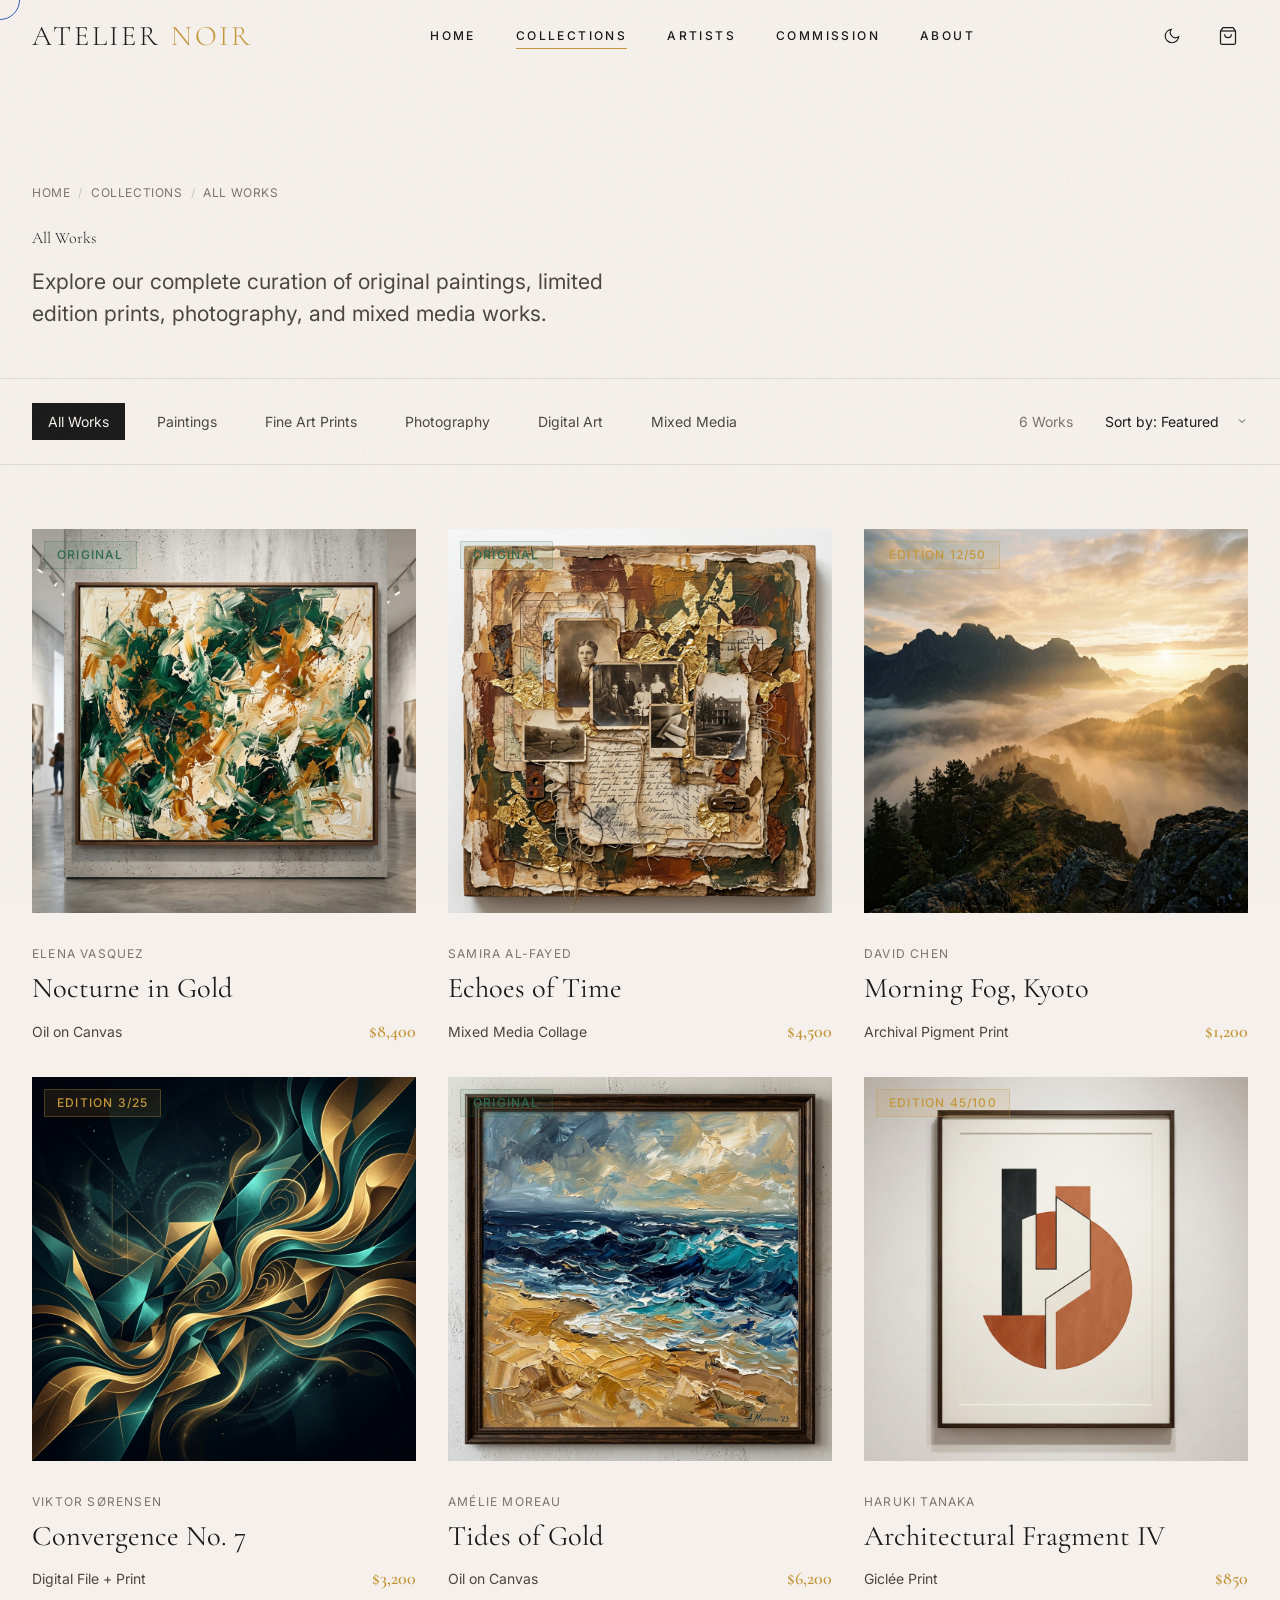
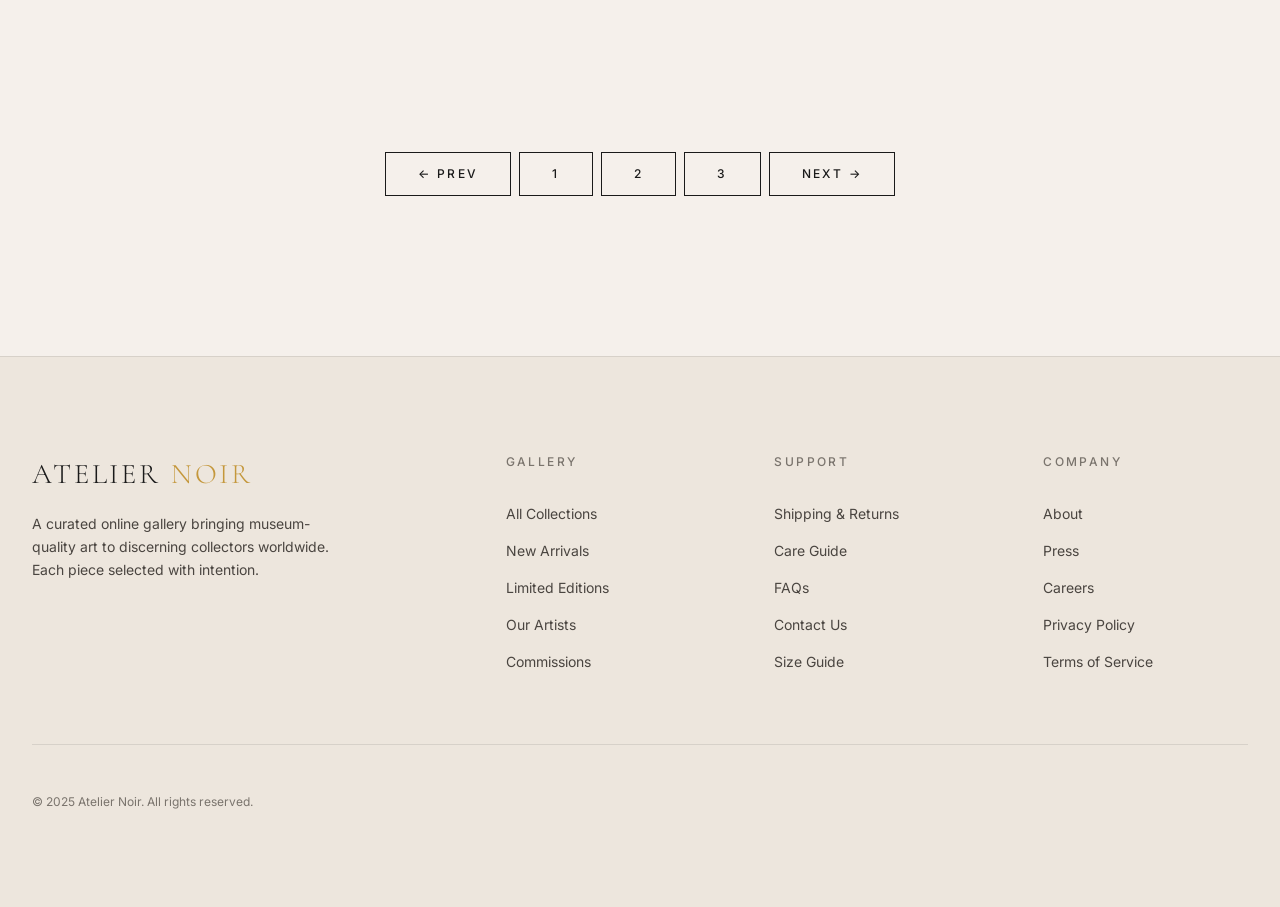
==== collection.html @ 031fc1d9 "Initial commit for Atelier Noir" ====
<!DOCTYPE html>
<html lang="en" data-theme="light">
<head>
  <meta charset="UTF-8">
  <meta name="viewport" content="width=device-width, initial-scale=1.0">
  <meta name="description" content="Explore the full collection of museum-quality fine art at Atelier Noir.">
  <title>Collection — Atelier Noir</title>

  <!-- Stylesheets -->
  <link rel="stylesheet" href="css/design-system.css">
  <link rel="stylesheet" href="css/animations.css">
  <link rel="stylesheet" href="css/components.css">
  <link rel="stylesheet" href="css/layout.css">
  <link rel="stylesheet" href="css/pages/collection.css">

  <!-- Favicon -->
  <link rel="icon" type="image/svg+xml" href="data:image/svg+xml,%3Csvg xmlns='http://www.w3.org/2000/svg' viewBox='0 0 32 32'%3E%3Ctext y='28' font-size='28'%3E🎨%3C/text%3E%3C/svg%3E">
</head>
<body>
  <!-- Film Grain Overlay -->
  <div class="grain-overlay" aria-hidden="true"></div>

  <!-- Custom Cursor -->
  <div class="cursor-follower" aria-hidden="true"></div>

  <!-- Navigation -->
  <nav class="nav" id="main-nav" aria-label="Main navigation">
    <div class="nav__inner">
      <a href="index.html" class="nav__logo" id="nav-logo">
        Atelier <span>Noir</span>
      </a>
      
      <div class="nav__links" id="nav-links">
        <a href="index.html" class="nav__link" id="nav-home">Home</a>
        <a href="collection.html" class="nav__link nav__link--active" id="nav-collections">Collections</a>
        <a href="artists.html" class="nav__link" id="nav-artists">Artists</a>
        <a href="commission.html" class="nav__link" id="nav-commission">Commission</a>
        <a href="about.html" class="nav__link" id="nav-about">About</a>
      </div>

      <div class="nav__actions">
        <button class="theme-toggle" id="theme-toggle" aria-label="Toggle theme">
          <svg viewBox="0 0 24 24" fill="none" stroke="currentColor" stroke-width="1.5">
            <path d="M21 12.79A9 9 0 1 1 11.21 3 7 7 0 0 0 21 12.79z"/>
          </svg>
        </button>

        <a href="cart.html" class="btn--icon cart-count" aria-label="Shopping cart">
          <svg width="20" height="20" viewBox="0 0 24 24" fill="none" stroke="currentColor" stroke-width="1.5">
            <path d="M6 2L3 6v14a2 2 0 0 0 2 2h14a2 2 0 0 0 2-2V6l-3-4z"/>
            <line x1="3" y1="6" x2="21" y2="6"/>
            <path d="M16 10a4 4 0 0 1-8 0"/>
          </svg>
          <span class="cart-count__badge" style="display:none">0</span>
        </a>

        <button class="nav__hamburger" aria-label="Toggle menu" aria-expanded="false">
          <span></span>
          <span></span>
          <span></span>
        </button>
      </div>
    </div>
  </nav>

  <!-- Mobile Navigation Overlay -->
  <div class="mobile-nav" aria-label="Mobile navigation">
    <a href="index.html" class="mobile-nav__link">Home</a>
    <a href="collection.html" class="mobile-nav__link">Collections</a>
    <a href="artists.html" class="mobile-nav__link">Artists</a>
    <a href="commission.html" class="mobile-nav__link">Commission</a>
    <a href="about.html" class="mobile-nav__link">About</a>
    <a href="cart.html" class="mobile-nav__link">Cart</a>
  </div>

  <div class="page">
    <main class="page__main">
      <!-- ===== COLLECTION HEADER ===== -->
      <header class="collection-header reveal">
        <div class="container">
          <div class="breadcrumbs">
            <a href="index.html">Home</a>
            <span class="breadcrumbs__sep">/</span>
            <span>Collections</span>
            <span class="breadcrumbs__sep">/</span>
            <span style="color: var(--color-text)">All Works</span>
          </div>
          <h1 class="collection-header__title">All Works</h1>
          <p class="collection-header__desc">
            Explore our complete curation of original paintings, limited edition prints, photography, and mixed media works.
          </p>
        </div>
      </header>

      <!-- ===== TOOLBAR ===== -->
      <div class="toolbar" id="gallery-toolbar">
        <div class="container" style="display: flex; flex-wrap: wrap; justify-content: space-between; align-items: center; width: 100%;">
          <div class="toolbar__filters">
            <button class="filter-btn active" data-filter="all">All Works</button>
            <button class="filter-btn" data-filter="painting">Paintings</button>
            <button class="filter-btn" data-filter="print">Fine Art Prints</button>
            <button class="filter-btn" data-filter="photography">Photography</button>
            <button class="filter-btn" data-filter="digital">Digital Art</button>
            <button class="filter-btn" data-filter="mixed-media">Mixed Media</button>
          </div>
          
          <div class="toolbar__meta">
            <span class="toolbar__count" id="item-count">6 Works</span>
            <div class="sort-wrap">
              <select class="sort-select" id="sort-select" aria-label="Sort artworks">
                <option value="featured">Sort by: Featured</option>
                <option value="newest">Newest Arrivals</option>
                <option value="price-asc">Price: Low to High</option>
                <option value="price-desc">Price: High to Low</option>
              </select>
              <svg class="sort-icon" width="12" height="12" viewBox="0 0 24 24" fill="none" stroke="currentColor" stroke-width="2">
                <path d="M6 9l6 6 6-6"/>
              </svg>
            </div>
          </div>
        </div>
      </div>

      <!-- ===== GALLERY GRID ===== -->
      <section class="gallery">
        <div class="container">
          <div class="gallery__grid reveal-stagger" id="gallery-grid">
            
            <!-- Item 1: Abstract Painting -->
            <div class="gallery__item" data-category="painting" data-price="8400" data-date="2023-11-01">
              <a href="product.html" class="artwork-card">
                <div class="artwork-card__image-wrap">
                  <div class="artwork-card__badges">
                    <span class="badge badge--original">Original</span>
                  </div>
                  <img src="assets/artwork-abstract.png" alt="Abstract Expressionist Painting" class="artwork-card__image" loading="lazy">
                  <div class="artwork-card__overlay"></div>
                  <span class="artwork-card__action">View Work</span>
                </div>
                <div class="artwork-card__info">
                  <div class="artwork-card__artist">Elena Vasquez</div>
                  <h3 class="artwork-card__title">Nocturne in Gold</h3>
                  <div class="artwork-card__details">
                    <span class="artwork-card__medium">Oil on Canvas</span>
                    <span class="artwork-card__price">$8,400</span>
                  </div>
                </div>
              </a>
            </div>

            <!-- Item 2: Digital -->
            <div class="gallery__item" data-category="digital" data-price="3200" data-date="2024-01-15">
              <a href="product.html" class="artwork-card">
                <div class="artwork-card__image-wrap">
                  <div class="artwork-card__badges">
                    <span class="badge badge--limited">Edition 3/25</span>
                  </div>
                  <img src="assets/artwork-digital.png" alt="Digital Art" class="artwork-card__image" loading="lazy">
                  <div class="artwork-card__overlay"></div>
                  <span class="artwork-card__action">View Work</span>
                </div>
                <div class="artwork-card__info">
                  <div class="artwork-card__artist">Viktor Sørensen</div>
                  <h3 class="artwork-card__title">Convergence No. 7</h3>
                  <div class="artwork-card__details">
                    <span class="artwork-card__medium">Digital File + Print</span>
                    <span class="artwork-card__price">$3,200</span>
                  </div>
                </div>
              </a>
            </div>

            <!-- Item 3: Mixed Media -->
            <div class="gallery__item" data-category="mixed-media" data-price="4500" data-date="2023-09-20">
              <a href="product.html" class="artwork-card">
                <div class="artwork-card__image-wrap">
                  <div class="artwork-card__badges">
                    <span class="badge badge--original">Original</span>
                  </div>
                  <img src="assets/artwork-mixed-media.png" alt="Mixed Media Artwork" class="artwork-card__image" loading="lazy">
                  <div class="artwork-card__overlay"></div>
                  <span class="artwork-card__action">View Work</span>
                </div>
                <div class="artwork-card__info">
                  <div class="artwork-card__artist">Samira Al-Fayed</div>
                  <h3 class="artwork-card__title">Echoes of Time</h3>
                  <div class="artwork-card__details">
                    <span class="artwork-card__medium">Mixed Media Collage</span>
                    <span class="artwork-card__price">$4,500</span>
                  </div>
                </div>
              </a>
            </div>

            <!-- Item 4: Painting (Seascape) -->
            <div class="gallery__item" data-category="painting" data-price="6200" data-date="2024-02-10">
              <a href="product.html" class="artwork-card">
                <div class="artwork-card__image-wrap">
                  <div class="artwork-card__badges">
                    <span class="badge badge--original">Original</span>
                  </div>
                  <img src="assets/artwork-painting.png" alt="Impressionist Seascape" class="artwork-card__image" loading="lazy">
                  <div class="artwork-card__overlay"></div>
                  <span class="artwork-card__action">View Work</span>
                </div>
                <div class="artwork-card__info">
                  <div class="artwork-card__artist">Amélie Moreau</div>
                  <h3 class="artwork-card__title">Tides of Gold</h3>
                  <div class="artwork-card__details">
                    <span class="artwork-card__medium">Oil on Canvas</span>
                    <span class="artwork-card__price">$6,200</span>
                  </div>
                </div>
              </a>
            </div>

            <!-- Item 5: Photography -->
            <div class="gallery__item" data-category="photography" data-price="1200" data-date="2023-08-05">
              <a href="product.html" class="artwork-card">
                <div class="artwork-card__image-wrap">
                  <div class="artwork-card__badges">
                    <span class="badge badge--limited">Edition 12/50</span>
                  </div>
                  <img src="assets/artwork-photography.png" alt="Fine Art Photography" class="artwork-card__image" loading="lazy">
                  <div class="artwork-card__overlay"></div>
                  <span class="artwork-card__action">View Work</span>
                </div>
                <div class="artwork-card__info">
                  <div class="artwork-card__artist">David Chen</div>
                  <h3 class="artwork-card__title">Morning Fog, Kyoto</h3>
                  <div class="artwork-card__details">
                    <span class="artwork-card__medium">Archival Pigment Print</span>
                    <span class="artwork-card__price">$1,200</span>
                  </div>
                </div>
              </a>
            </div>

            <!-- Item 6: Fine Art Print -->
            <div class="gallery__item" data-category="print" data-price="850" data-date="2024-03-01">
              <a href="product.html" class="artwork-card">
                <div class="artwork-card__image-wrap">
                  <div class="artwork-card__badges">
                    <span class="badge badge--limited">Edition 45/100</span>
                  </div>
                  <img src="assets/artwork-print.png" alt="Minimalist Fine Art Print" class="artwork-card__image" loading="lazy">
                  <div class="artwork-card__overlay"></div>
                  <span class="artwork-card__action">View Work</span>
                </div>
                <div class="artwork-card__info">
                  <div class="artwork-card__artist">Haruki Tanaka</div>
                  <h3 class="artwork-card__title">Architectural Fragment IV</h3>
                  <div class="artwork-card__details">
                    <span class="artwork-card__medium">Giclée Print</span>
                    <span class="artwork-card__price">$850</span>
                  </div>
                </div>
              </a>
            </div>

          </div>

          <!-- Empty State -->
          <div class="gallery__empty" id="gallery-empty">
            <h3 class="font-display text-2xl mb-2">No artworks found</h3>
            <p class="text-secondary mb-6">We couldn't find any works matching your selected filter.</p>
            <button class="btn btn--secondary" onclick="document.querySelector('.filter-btn[data-filter=\'all\']').click()">View All Works</button>
          </div>

          <!-- Pagination (Static for Prototype) -->
          <div class="pagination reveal" style="margin-top: var(--space-12); display: flex; justify-content: center; gap: var(--space-2);">
            <button class="btn btn--secondary" disabled>&larr; Prev</button>
            <button class="btn btn--secondary active">1</button>
            <button class="btn btn--secondary">2</button>
            <button class="btn btn--secondary">3</button>
            <button class="btn btn--secondary">Next &rarr;</button>
          </div>
        </div>
      </section>
    </main>

    <!-- ===== FOOTER ===== -->
    <footer class="footer" id="main-footer">
      <div class="container">
        <div class="footer__grid">
          <div>
            <div class="footer__brand">Atelier <span>Noir</span></div>
            <p class="footer__desc">
              A curated online gallery bringing museum-quality art to discerning collectors worldwide. Each piece selected with intention.
            </p>
          </div>

          <div>
            <h4 class="footer__heading">Gallery</h4>
            <a href="collection.html" class="footer__link">All Collections</a>
            <a href="collection.html" class="footer__link">New Arrivals</a>
            <a href="collection.html" class="footer__link">Limited Editions</a>
            <a href="artists.html" class="footer__link">Our Artists</a>
            <a href="commission.html" class="footer__link">Commissions</a>
          </div>

          <div>
            <h4 class="footer__heading">Support</h4>
            <a href="#" class="footer__link">Shipping & Returns</a>
            <a href="#" class="footer__link">Care Guide</a>
            <a href="#" class="footer__link">FAQs</a>
            <a href="#" class="footer__link">Contact Us</a>
            <a href="#" class="footer__link">Size Guide</a>
          </div>

          <div>
            <h4 class="footer__heading">Company</h4>
            <a href="about.html" class="footer__link">About</a>
            <a href="#" class="footer__link">Press</a>
            <a href="#" class="footer__link">Careers</a>
            <a href="#" class="footer__link">Privacy Policy</a>
            <a href="#" class="footer__link">Terms of Service</a>
          </div>
        </div>

        <div class="footer__bottom">
          <p class="footer__copy">© 2025 Atelier Noir. All rights reserved.</p>
        </div>
      </div>
    </footer>
  </div>

  <!-- Scripts -->
  <script src="js/app.js"></script>
  <script src="js/gallery.js"></script>
</body>
</html>
---- css/design-system.css ----
/* ============================================
   ATELIER NOIR — Design System
   Premium Art Gallery Design Tokens
   ============================================ */

/* --- Google Fonts --- */
@import url('https://fonts.googleapis.com/css2?family=Cormorant+Garamond:ital,wght@0,300;0,400;0,500;0,600;0,700;1,300;1,400;1,500&family=Inter:wght@300;400;500;600&display=swap');

/* --- CSS Reset --- */
*, *::before, *::after {
  box-sizing: border-box;
  margin: 0;
  padding: 0;
}

html {
  scroll-behavior: smooth;
  -webkit-font-smoothing: antialiased;
  -moz-osx-font-smoothing: grayscale;
  text-rendering: optimizeLegibility;
}

img, picture, video, canvas, svg {
  display: block;
  max-width: 100%;
}

input, button, textarea, select {
  font: inherit;
  color: inherit;
}

button {
  cursor: pointer;
  border: none;
  background: none;
}

a {
  color: inherit;
  text-decoration: none;
}

ul, ol {
  list-style: none;
}

/* --- Design Tokens: Light Mode (Default) --- */
:root {
  /* Color Palette */
  --color-bg-primary: #F5F0EB;
  --color-bg-secondary: #EDE6DD;
  --color-bg-tertiary: #E4DCD2;
  --color-bg-elevated: #FFFFFF;
  --color-bg-overlay: rgba(245, 240, 235, 0.92);

  --color-text-primary: #1A1A1A;
  --color-text-secondary: #4A4540;
  --color-text-tertiary: #7A746D;
  --color-text-inverse: #F5F0EB;

  --color-accent: #C4973B;
  --color-accent-hover: #B38830;
  --color-accent-light: rgba(196, 151, 59, 0.12);
  --color-accent-text: #1A1A1A;

  --color-border: rgba(26, 26, 26, 0.1);
  --color-border-strong: rgba(26, 26, 26, 0.2);
  --color-border-accent: rgba(196, 151, 59, 0.3);

  --color-success: #2D6A4F;
  --color-error: #9B2C2C;
  --color-warning: #C4973B;

  /* Shadows */
  --shadow-sm: 0 1px 3px rgba(26, 26, 26, 0.06);
  --shadow-md: 0 4px 12px rgba(26, 26, 26, 0.08);
  --shadow-lg: 0 12px 40px rgba(26, 26, 26, 0.12);
  --shadow-xl: 0 24px 64px rgba(26, 26, 26, 0.16);
  --shadow-artwork: 0 8px 32px rgba(26, 26, 26, 0.2);

  /* Typography */
  --font-display: 'Cormorant Garamond', 'Georgia', serif;
  --font-body: 'Inter', -apple-system, sans-serif;

  /* Type Scale (Perfect Fourth — 1.333) */
  --text-xs: 0.75rem;      /* 12px */
  --text-sm: 0.875rem;     /* 14px */
  --text-base: 1rem;       /* 16px */
  --text-md: 1.125rem;     /* 18px */
  --text-lg: 1.333rem;     /* ~21px */
  --text-xl: 1.777rem;     /* ~28px */
  --text-2xl: 2.369rem;    /* ~38px */
  --text-3xl: 3.157rem;    /* ~50px */
  --text-4xl: 4.209rem;    /* ~67px */
  --text-5xl: 5.61rem;     /* ~90px */
  --text-hero: 7.478rem;   /* ~120px */

  /* Font Weights */
  --weight-light: 300;
  --weight-regular: 400;
  --weight-medium: 500;
  --weight-semibold: 600;
  --weight-bold: 700;

  /* Line Heights */
  --leading-tight: 1.1;
  --leading-snug: 1.25;
  --leading-normal: 1.5;
  --leading-relaxed: 1.65;

  /* Letter Spacing */
  --tracking-tight: -0.02em;
  --tracking-normal: 0;
  --tracking-wide: 0.05em;
  --tracking-wider: 0.1em;
  --tracking-widest: 0.2em;

  /* Spacing (8-point grid) */
  --space-1: 0.25rem;   /* 4px */
  --space-2: 0.5rem;    /* 8px */
  --space-3: 0.75rem;   /* 12px */
  --space-4: 1rem;      /* 16px */
  --space-5: 1.5rem;    /* 24px */
  --space-6: 2rem;      /* 32px */
  --space-7: 2.5rem;    /* 40px */
  --space-8: 3rem;      /* 48px */
  --space-9: 4rem;      /* 64px */
  --space-10: 5rem;     /* 80px */
  --space-11: 6rem;     /* 96px */
  --space-12: 8rem;     /* 128px */
  --space-section: 10rem;  /* 160px */

  /* Border Radius — Sharp luxury */
  --radius-none: 0;
  --radius-sm: 1px;
  --radius-md: 2px;
  --radius-lg: 3px;

  /* Transitions */
  --ease-out: cubic-bezier(0.16, 1, 0.3, 1);
  --ease-in-out: cubic-bezier(0.65, 0, 0.35, 1);
  --ease-spring: cubic-bezier(0.34, 1.56, 0.64, 1);

  --duration-fast: 150ms;
  --duration-normal: 300ms;
  --duration-slow: 600ms;
  --duration-reveal: 900ms;
  --duration-cinematic: 1200ms;

  /* Z-index Scale */
  --z-below: -1;
  --z-base: 0;
  --z-above: 10;
  --z-sticky: 100;
  --z-nav: 200;
  --z-overlay: 500;
  --z-modal: 1000;
  --z-toast: 1500;

  /* Layout */
  --max-width: 1440px;
  --max-content: 1200px;
  --max-text: 680px;
  --nav-height: 72px;
  --nav-height-scrolled: 56px;
}

/* --- Dark Mode Tokens --- */
[data-theme="dark"] {
  --color-bg-primary: #0A0A0A;
  --color-bg-secondary: #141414;
  --color-bg-tertiary: #1E1E1E;
  --color-bg-elevated: #1A1A1A;
  --color-bg-overlay: rgba(10, 10, 10, 0.92);

  --color-text-primary: #E8E3DD;
  --color-text-secondary: #B0A99F;
  --color-text-tertiary: #7A746D;
  --color-text-inverse: #0A0A0A;

  --color-accent: #D4A74A;
  --color-accent-hover: #E0B85E;
  --color-accent-light: rgba(212, 167, 74, 0.12);
  --color-accent-text: #0A0A0A;

  --color-border: rgba(232, 227, 221, 0.08);
  --color-border-strong: rgba(232, 227, 221, 0.15);
  --color-border-accent: rgba(212, 167, 74, 0.25);

  --shadow-sm: 0 1px 3px rgba(0, 0, 0, 0.3);
  --shadow-md: 0 4px 12px rgba(0, 0, 0, 0.4);
  --shadow-lg: 0 12px 40px rgba(0, 0, 0, 0.5);
  --shadow-xl: 0 24px 64px rgba(0, 0, 0, 0.6);
  --shadow-artwork: 0 8px 32px rgba(0, 0, 0, 0.5);
}

/* --- Base Styles --- */
body {
  font-family: var(--font-body);
  font-size: var(--text-base);
  font-weight: var(--weight-regular);
  line-height: var(--leading-normal);
  color: var(--color-text-primary);
  background-color: var(--color-bg-primary);
  transition: background-color var(--duration-slow) var(--ease-out),
              color var(--duration-slow) var(--ease-out);
  overflow-x: hidden;
}

/* --- Typography Classes --- */
.display-hero {
  font-family: var(--font-display);
  font-size: var(--text-hero);
  font-weight: var(--weight-light);
  line-height: var(--leading-tight);
  letter-spacing: var(--tracking-tight);
}

.display-1 {
  font-family: var(--font-display);
  font-size: var(--text-5xl);
  font-weight: var(--weight-light);
  line-height: var(--leading-tight);
  letter-spacing: var(--tracking-tight);
}

.display-2 {
  font-family: var(--font-display);
  font-size: var(--text-4xl);
  font-weight: var(--weight-light);
  line-height: var(--leading-tight);
  letter-spacing: var(--tracking-tight);
}

.heading-1 {
  font-family: var(--font-display);
  font-size: var(--text-3xl);
  font-weight: var(--weight-regular);
  line-height: var(--leading-snug);
}

.heading-2 {
  font-family: var(--font-display);
  font-size: var(--text-2xl);
  font-weight: var(--weight-regular);
  line-height: var(--leading-snug);
}

.heading-3 {
  font-family: var(--font-display);
  font-size: var(--text-xl);
  font-weight: var(--weight-medium);
  line-height: var(--leading-snug);
}

.body-lg {
  font-size: var(--text-md);
  line-height: var(--leading-relaxed);
}

.body-sm {
  font-size: var(--text-sm);
  line-height: var(--leading-normal);
}

.label {
  font-family: var(--font-body);
  font-size: var(--text-xs);
  font-weight: var(--weight-medium);
  letter-spacing: var(--tracking-widest);
  text-transform: uppercase;
}

.label-md {
  font-family: var(--font-body);
  font-size: var(--text-sm);
  font-weight: var(--weight-medium);
  letter-spacing: var(--tracking-wider);
  text-transform: uppercase;
}

/* --- Utility Classes --- */
.container {
  width: 100%;
  max-width: var(--max-width);
  margin-inline: auto;
  padding-inline: var(--space-6);
}

.container--narrow {
  max-width: var(--max-content);
}

.container--text {
  max-width: var(--max-text);
}

.text-accent { color: var(--color-accent); }
.text-secondary { color: var(--color-text-secondary); }
.text-tertiary { color: var(--color-text-tertiary); }

.sr-only {
  position: absolute;
  width: 1px;
  height: 1px;
  padding: 0;
  margin: -1px;
  overflow: hidden;
  clip: rect(0, 0, 0, 0);
  white-space: nowrap;
  border: 0;
}

/* --- Reduced Motion --- */
@media (prefers-reduced-motion: reduce) {
  *, *::before, *::after {
    animation-duration: 0.01ms !important;
    animation-iteration-count: 1 !important;
    transition-duration: 0.01ms !important;
    scroll-behavior: auto !important;
  }
}

/* --- Focus Visible --- */
:focus-visible {
  outline: 2px solid var(--color-accent);
  outline-offset: 2px;
}

/* --- Selection --- */
::selection {
  background: var(--color-accent);
  color: var(--color-accent-text);
}
---- css/animations.css ----
/* ============================================
   ATELIER NOIR — Animations
   ============================================ */

/* --- Scroll Reveal Base --- */
.reveal {
  opacity: 0;
  transform: translateY(40px);
  transition: opacity var(--duration-reveal) var(--ease-out),
              transform var(--duration-reveal) var(--ease-out);
}

.reveal.visible {
  opacity: 1;
  transform: translateY(0);
}

.reveal--left {
  opacity: 0;
  transform: translateX(-60px);
}

.reveal--left.visible {
  opacity: 1;
  transform: translateX(0);
}

.reveal--right {
  opacity: 0;
  transform: translateX(60px);
}

.reveal--right.visible {
  opacity: 1;
  transform: translateX(0);
}

.reveal--scale {
  opacity: 0;
  transform: scale(0.92);
}

.reveal--scale.visible {
  opacity: 1;
  transform: scale(1);
}

/* Stagger children */
.reveal-stagger > * {
  opacity: 0;
  transform: translateY(32px);
  transition: opacity var(--duration-reveal) var(--ease-out),
              transform var(--duration-reveal) var(--ease-out);
}

.reveal-stagger.visible > *:nth-child(1) { transition-delay: 0ms; opacity: 1; transform: translateY(0); }
.reveal-stagger.visible > *:nth-child(2) { transition-delay: 100ms; opacity: 1; transform: translateY(0); }
.reveal-stagger.visible > *:nth-child(3) { transition-delay: 200ms; opacity: 1; transform: translateY(0); }
.reveal-stagger.visible > *:nth-child(4) { transition-delay: 300ms; opacity: 1; transform: translateY(0); }
.reveal-stagger.visible > *:nth-child(5) { transition-delay: 400ms; opacity: 1; transform: translateY(0); }
.reveal-stagger.visible > *:nth-child(6) { transition-delay: 500ms; opacity: 1; transform: translateY(0); }
.reveal-stagger.visible > *:nth-child(7) { transition-delay: 600ms; opacity: 1; transform: translateY(0); }
.reveal-stagger.visible > *:nth-child(8) { transition-delay: 700ms; opacity: 1; transform: translateY(0); }

/* --- Keyframe Animations --- */
@keyframes fadeIn {
  from { opacity: 0; }
  to { opacity: 1; }
}

@keyframes fadeInUp {
  from {
    opacity: 0;
    transform: translateY(40px);
  }
  to {
    opacity: 1;
    transform: translateY(0);
  }
}

@keyframes fadeInDown {
  from {
    opacity: 0;
    transform: translateY(-20px);
  }
  to {
    opacity: 1;
    transform: translateY(0);
  }
}

@keyframes slideInLeft {
  from {
    opacity: 0;
    transform: translateX(-60px);
  }
  to {
    opacity: 1;
    transform: translateX(0);
  }
}

@keyframes slideInRight {
  from {
    opacity: 0;
    transform: translateX(60px);
  }
  to {
    opacity: 1;
    transform: translateX(0);
  }
}

@keyframes scaleIn {
  from {
    opacity: 0;
    transform: scale(0.9);
  }
  to {
    opacity: 1;
    transform: scale(1);
  }
}

@keyframes breathe {
  0%, 100% {
    transform: translateY(0);
    opacity: 1;
  }
  50% {
    transform: translateY(8px);
    opacity: 0.6;
  }
}

@keyframes shimmer {
  0% {
    background-position: -200% center;
  }
  100% {
    background-position: 200% center;
  }
}

@keyframes grain {
  0%, 100% { transform: translate(0, 0); }
  10% { transform: translate(-5%, -10%); }
  20% { transform: translate(-15%, 5%); }
  30% { transform: translate(7%, -25%); }
  40% { transform: translate(-5%, 25%); }
  50% { transform: translate(-15%, 10%); }
  60% { transform: translate(15%, 0%); }
  70% { transform: translate(0%, 15%); }
  80% { transform: translate(3%, 35%); }
  90% { transform: translate(-10%, 10%); }
}

@keyframes parallaxFloat {
  0%, 100% { transform: translateY(0); }
  50% { transform: translateY(-12px); }
}

@keyframes borderDraw {
  from { width: 0; }
  to { width: 48px; }
}

@keyframes heroTitleReveal {
  from {
    opacity: 0;
    transform: translateY(60px);
    filter: blur(8px);
  }
  to {
    opacity: 1;
    transform: translateY(0);
    filter: blur(0);
  }
}

@keyframes heroSubReveal {
  from {
    opacity: 0;
    transform: translateY(30px);
  }
  to {
    opacity: 1;
    transform: translateY(0);
  }
}

@keyframes imageReveal {
  from {
    clip-path: inset(0 0 100% 0);
  }
  to {
    clip-path: inset(0 0 0% 0);
  }
}

@keyframes slowZoom {
  from { transform: scale(1); }
  to { transform: scale(1.08); }
}

@keyframes lineExpand {
  from { transform: scaleX(0); }
  to { transform: scaleX(1); }
}

/* --- Utility Animation Classes --- */
.animate-fade-in {
  animation: fadeIn var(--duration-reveal) var(--ease-out) forwards;
}

.animate-fade-in-up {
  animation: fadeInUp var(--duration-reveal) var(--ease-out) forwards;
}

.animate-breathe {
  animation: breathe 3s ease-in-out infinite;
}

.animate-slow-zoom {
  animation: slowZoom 20s ease-in-out infinite alternate;
}

.animate-shimmer {
  background: linear-gradient(
    90deg,
    transparent 0%,
    var(--color-accent-light) 50%,
    transparent 100%
  );
  background-size: 200% 100%;
  animation: shimmer 3s ease-in-out infinite;
}

/* --- Page Transition --- */
.page-transition {
  position: fixed;
  inset: 0;
  z-index: 9999;
  background: var(--color-bg-primary);
  transform: scaleY(0);
  transform-origin: bottom;
  transition: transform var(--duration-slow) var(--ease-out);
}

.page-transition.active {
  transform: scaleY(1);
  transform-origin: top;
}

/* --- Film Grain Overlay --- */
.grain-overlay {
  position: fixed;
  inset: 0;
  z-index: 9998;
  pointer-events: none;
  opacity: 0.03;
  background-image: url("data:image/svg+xml,%3Csvg viewBox='0 0 256 256' xmlns='http://www.w3.org/2000/svg'%3E%3Cfilter id='noise'%3E%3CfeTurbulence type='fractalNoise' baseFrequency='0.9' numOctaves='4' stitchTiles='stitch'/%3E%3C/filter%3E%3Crect width='100%25' height='100%25' filter='url(%23noise)'/%3E%3C/svg%3E");
  background-repeat: repeat;
  animation: grain 8s steps(10) infinite;
}

[data-theme="dark"] .grain-overlay {
  opacity: 0.04;
}

/* --- Parallax Container --- */
.parallax-container {
  overflow: hidden;
  position: relative;
}

.parallax-image {
  will-change: transform;
  transition: transform 0.1s linear;
}

/* --- Image Reveal on Scroll --- */
.image-reveal {
  overflow: hidden;
}

.image-reveal img {
  transform: scale(1.15);
  transition: transform var(--duration-cinematic) var(--ease-out);
}

.image-reveal.visible img {
  transform: scale(1);
}

/* --- Cursor Follower --- */
.cursor-follower {
  position: fixed;
  width: 40px;
  height: 40px;
  border: 1px solid var(--color-accent);
  border-radius: 50%;
  pointer-events: none;
  z-index: var(--z-toast);
  transform: translate(-50%, -50%);
  transition: width 0.3s, height 0.3s, border-color 0.3s;
  mix-blend-mode: difference;
  display: none;
}

@media (pointer: fine) {
  .cursor-follower {
    display: block;
  }
}

.cursor-follower.hovering {
  width: 64px;
  height: 64px;
  border-color: var(--color-accent);
}
---- css/components.css ----
/* ============================================
   ATELIER NOIR — Component Styles
   ============================================ */

/* --- Buttons --- */
.btn {
  display: inline-flex;
  align-items: center;
  justify-content: center;
  gap: var(--space-2);
  padding: var(--space-3) var(--space-6);
  font-family: var(--font-body);
  font-size: var(--text-xs);
  font-weight: var(--weight-medium);
  letter-spacing: var(--tracking-widest);
  text-transform: uppercase;
  border: 1px solid transparent;
  border-radius: var(--radius-none);
  cursor: pointer;
  transition: all var(--duration-normal) var(--ease-out);
  position: relative;
  overflow: hidden;
  white-space: nowrap;
}

.btn::after {
  content: '';
  position: absolute;
  inset: 0;
  background: currentColor;
  opacity: 0;
  transition: opacity var(--duration-normal) var(--ease-out);
}

.btn:hover::after {
  opacity: 0.06;
}

.btn--primary {
  background: var(--color-accent);
  color: var(--color-accent-text);
  border-color: var(--color-accent);
}

.btn--primary:hover {
  background: var(--color-accent-hover);
  border-color: var(--color-accent-hover);
  transform: translateY(-1px);
}

.btn--secondary {
  background: transparent;
  color: var(--color-text-primary);
  border-color: var(--color-text-primary);
}

.btn--secondary:hover {
  background: var(--color-text-primary);
  color: var(--color-text-inverse);
  transform: translateY(-1px);
}

.btn--ghost {
  background: transparent;
  color: var(--color-text-primary);
  border-color: transparent;
  padding-inline: var(--space-4);
}

.btn--ghost:hover {
  color: var(--color-accent);
}

.btn--lg {
  padding: var(--space-4) var(--space-8);
  font-size: var(--text-sm);
}

.btn--sm {
  padding: var(--space-2) var(--space-4);
  font-size: 0.65rem;
}

.btn--icon {
  width: 40px;
  height: 40px;
  padding: 0;
  border: none;
  display: inline-flex;
  align-items: center;
  justify-content: center;
}

.btn--icon:hover {
  color: var(--color-accent);
}

/* --- Badges --- */
.badge {
  display: inline-flex;
  align-items: center;
  padding: var(--space-1) var(--space-3);
  font-size: var(--text-xs);
  font-weight: var(--weight-medium);
  letter-spacing: var(--tracking-wider);
  text-transform: uppercase;
  border-radius: var(--radius-sm);
}

.badge--limited {
  background: var(--color-accent-light);
  color: var(--color-accent);
  border: 1px solid var(--color-border-accent);
}

.badge--sold {
  background: rgba(155, 44, 44, 0.1);
  color: var(--color-error);
  border: 1px solid rgba(155, 44, 44, 0.2);
}

.badge--original {
  background: rgba(45, 106, 79, 0.1);
  color: var(--color-success);
  border: 1px solid rgba(45, 106, 79, 0.2);
}

/* --- Artwork Card --- */
.artwork-card {
  position: relative;
  cursor: pointer;
  overflow: hidden;
}

.artwork-card__image-wrap {
  position: relative;
  overflow: hidden;
  background: var(--color-bg-tertiary);
}

.artwork-card__image {
  width: 100%;
  height: 100%;
  object-fit: cover;
  transition: transform var(--duration-reveal) var(--ease-out);
}

.artwork-card:hover .artwork-card__image {
  transform: scale(1.04);
}

.artwork-card__overlay {
  position: absolute;
  inset: 0;
  background: linear-gradient(
    to top,
    rgba(10, 10, 10, 0.7) 0%,
    rgba(10, 10, 10, 0) 50%
  );
  opacity: 0;
  transition: opacity var(--duration-slow) var(--ease-out);
  display: flex;
  align-items: flex-end;
  padding: var(--space-5);
}

.artwork-card:hover .artwork-card__overlay {
  opacity: 1;
}

.artwork-card__info {
  padding-top: var(--space-4);
}

.artwork-card__title {
  font-family: var(--font-display);
  font-size: var(--text-lg);
  font-weight: var(--weight-medium);
  margin-bottom: var(--space-1);
}

.artwork-card__artist {
  font-size: var(--text-sm);
  color: var(--color-text-secondary);
  margin-bottom: var(--space-2);
}

.artwork-card__price {
  font-family: var(--font-display);
  font-size: var(--text-lg);
  color: var(--color-accent);
  font-weight: var(--weight-semibold);
}

.artwork-card__badge {
  position: absolute;
  top: var(--space-4);
  left: var(--space-4);
  z-index: var(--z-above);
}

.artwork-card__quick-view {
  position: absolute;
  top: var(--space-4);
  right: var(--space-4);
  z-index: var(--z-above);
  opacity: 0;
  transform: translateY(8px);
  transition: all var(--duration-normal) var(--ease-out);
}

.artwork-card:hover .artwork-card__quick-view {
  opacity: 1;
  transform: translateY(0);
}

/* --- Navigation --- */
.nav {
  position: fixed;
  top: 0;
  left: 0;
  right: 0;
  z-index: var(--z-nav);
  height: var(--nav-height);
  display: flex;
  align-items: center;
  padding-inline: var(--space-6);
  transition: all var(--duration-slow) var(--ease-out);
}

.nav--transparent {
  background: linear-gradient(to bottom, rgba(10, 10, 10, 0.6) 0%, transparent 100%);
  color: #F5F0EB;
}

.nav--transparent a.nav__logo,
.nav--transparent .nav__link {
  color: #F5F0EB;
}

.nav--transparent .theme-toggle,
.nav--transparent .btn--icon {
  color: #F5F0EB;
}

.nav--transparent .theme-toggle:hover,
.nav--transparent .btn--icon:hover {
  color: var(--color-accent);
}

.nav--transparent .nav__hamburger span {
  background: #F5F0EB;
}

.nav--scrolled {
  background: var(--color-bg-overlay);
  backdrop-filter: blur(12px);
  -webkit-backdrop-filter: blur(12px);
  height: var(--nav-height-scrolled);
  border-bottom: 1px solid var(--color-border);
}

.nav__inner {
  display: flex;
  align-items: center;
  justify-content: space-between;
  width: 100%;
  max-width: var(--max-width);
  margin-inline: auto;
}

.nav__logo {
  font-family: var(--font-display);
  font-size: var(--text-xl);
  font-weight: var(--weight-light);
  letter-spacing: var(--tracking-wider);
  text-transform: uppercase;
}

.nav__logo span {
  color: var(--color-accent);
}

.nav__links {
  display: flex;
  align-items: center;
  gap: var(--space-7);
}

.nav__link {
  font-size: var(--text-xs);
  font-weight: var(--weight-medium);
  letter-spacing: var(--tracking-widest);
  text-transform: uppercase;
  position: relative;
  padding-block: var(--space-1);
  transition: color var(--duration-normal) var(--ease-out);
}

.nav__link::after {
  content: '';
  position: absolute;
  bottom: 0;
  left: 0;
  width: 0;
  height: 1px;
  background: var(--color-accent);
  transition: width var(--duration-normal) var(--ease-out);
}

.nav__link:hover {
  color: var(--color-accent);
}

.nav__link:hover::after,
.nav__link--active::after {
  width: 100%;
}

.nav__actions {
  display: flex;
  align-items: center;
  gap: var(--space-4);
}

.nav__hamburger {
  display: none;
  flex-direction: column;
  gap: 5px;
  width: 24px;
  cursor: pointer;
  background: none;
  border: none;
  padding: var(--space-2);
}

.nav__hamburger span {
  display: block;
  width: 100%;
  height: 1.5px;
  background: var(--color-text-primary);
  transition: all var(--duration-normal) var(--ease-out);
  transform-origin: center;
}

.nav__hamburger.active span:nth-child(1) {
  transform: rotate(45deg) translate(4px, 4px);
}

.nav__hamburger.active span:nth-child(2) {
  opacity: 0;
}

.nav__hamburger.active span:nth-child(3) {
  transform: rotate(-45deg) translate(4px, -4px);
}

/* Mobile Nav Overlay */
.mobile-nav {
  position: fixed;
  inset: 0;
  z-index: calc(var(--z-nav) - 1);
  background: var(--color-bg-primary);
  display: flex;
  flex-direction: column;
  align-items: center;
  justify-content: center;
  gap: var(--space-7);
  opacity: 0;
  visibility: hidden;
  transition: all var(--duration-slow) var(--ease-out);
}

.mobile-nav.active {
  opacity: 1;
  visibility: visible;
}

.mobile-nav__link {
  font-family: var(--font-display);
  font-size: var(--text-3xl);
  font-weight: var(--weight-light);
  opacity: 0;
  transform: translateY(24px);
  transition: all var(--duration-slow) var(--ease-out);
}

.mobile-nav.active .mobile-nav__link {
  opacity: 1;
  transform: translateY(0);
}

.mobile-nav.active .mobile-nav__link:nth-child(1) { transition-delay: 100ms; }
.mobile-nav.active .mobile-nav__link:nth-child(2) { transition-delay: 150ms; }
.mobile-nav.active .mobile-nav__link:nth-child(3) { transition-delay: 200ms; }
.mobile-nav.active .mobile-nav__link:nth-child(4) { transition-delay: 250ms; }
.mobile-nav.active .mobile-nav__link:nth-child(5) { transition-delay: 300ms; }
.mobile-nav.active .mobile-nav__link:nth-child(6) { transition-delay: 350ms; }

/* --- Theme Toggle --- */
.theme-toggle {
  width: 40px;
  height: 40px;
  display: flex;
  align-items: center;
  justify-content: center;
  border: none;
  border-radius: var(--radius-none);
  cursor: pointer;
  background: transparent;
  color: var(--color-text-primary);
  transition: all var(--duration-normal) var(--ease-out);
}

.theme-toggle:hover {
  color: var(--color-accent);
}

.theme-toggle svg {
  width: 18px;
  height: 18px;
  transition: transform var(--duration-normal) var(--ease-spring);
}

.theme-toggle:hover svg {
  transform: rotate(15deg);
}

/* --- Divider --- */
.divider {
  width: 48px;
  height: 1px;
  background: var(--color-accent);
}

.divider--wide {
  width: 100%;
  background: var(--color-border);
}

.divider--center {
  margin-inline: auto;
}

/* --- Section Label --- */
.section-label {
  display: flex;
  align-items: center;
  gap: var(--space-4);
  margin-bottom: var(--space-8);
}

.section-label__text {
  font-family: var(--font-body);
  font-size: var(--text-xs);
  font-weight: var(--weight-medium);
  letter-spacing: var(--tracking-widest);
  text-transform: uppercase;
  color: var(--color-text-tertiary);
}

.section-label__line {
  flex: 1;
  height: 1px;
  background: var(--color-border);
}

/* --- Newsletter Form --- */
.newsletter-form {
  display: flex;
  border: 1px solid var(--color-border-strong);
}

.newsletter-form__input {
  flex: 1;
  padding: var(--space-4) var(--space-5);
  background: transparent;
  border: none;
  font-size: var(--text-sm);
  color: var(--color-text-primary);
}

.newsletter-form__input::placeholder {
  color: var(--color-text-tertiary);
  letter-spacing: var(--tracking-wide);
}

.newsletter-form__input:focus {
  outline: none;
}

.newsletter-form__btn {
  padding: var(--space-4) var(--space-6);
  background: var(--color-accent);
  color: var(--color-accent-text);
  font-size: var(--text-xs);
  font-weight: var(--weight-medium);
  letter-spacing: var(--tracking-widest);
  text-transform: uppercase;
  border: none;
  cursor: pointer;
  transition: background var(--duration-normal) var(--ease-out);
}

.newsletter-form__btn:hover {
  background: var(--color-accent-hover);
}

/* --- Footer --- */
.footer {
  background: var(--color-bg-secondary);
  border-top: 1px solid var(--color-border);
  padding-block: var(--space-11);
}

.footer__grid {
  display: grid;
  grid-template-columns: 2fr 1fr 1fr 1fr;
  gap: var(--space-9);
  margin-bottom: var(--space-9);
}

.footer__brand {
  font-family: var(--font-display);
  font-size: var(--text-xl);
  font-weight: var(--weight-light);
  letter-spacing: var(--tracking-wider);
  text-transform: uppercase;
  margin-bottom: var(--space-4);
}

.footer__brand span {
  color: var(--color-accent);
}

.footer__desc {
  font-size: var(--text-sm);
  color: var(--color-text-secondary);
  line-height: var(--leading-relaxed);
  max-width: 320px;
}

.footer__heading {
  font-family: var(--font-body);
  font-size: var(--text-xs);
  font-weight: var(--weight-medium);
  letter-spacing: var(--tracking-widest);
  text-transform: uppercase;
  color: var(--color-text-tertiary);
  margin-bottom: var(--space-5);
}

.footer__link {
  display: block;
  font-size: var(--text-sm);
  color: var(--color-text-secondary);
  padding-block: var(--space-2);
  transition: color var(--duration-fast) var(--ease-out);
}

.footer__link:hover {
  color: var(--color-accent);
}

.footer__bottom {
  display: flex;
  align-items: center;
  justify-content: space-between;
  padding-top: var(--space-8);
  border-top: 1px solid var(--color-border);
}

.footer__copy {
  font-size: var(--text-xs);
  color: var(--color-text-tertiary);
}

.footer__socials {
  display: flex;
  gap: var(--space-4);
}

.footer__social {
  width: 36px;
  height: 36px;
  display: flex;
  align-items: center;
  justify-content: center;
  border: 1px solid var(--color-border);
  color: var(--color-text-secondary);
  transition: all var(--duration-normal) var(--ease-out);
}

.footer__social:hover {
  border-color: var(--color-accent);
  color: var(--color-accent);
}

.footer__social svg {
  width: 16px;
  height: 16px;
}

/* --- Price Display --- */
.price {
  font-family: var(--font-display);
  font-weight: var(--weight-semibold);
}

.price--lg {
  font-size: var(--text-2xl);
  color: var(--color-accent);
}

.price--sm {
  font-size: var(--text-lg);
}

/* --- Cart Count --- */
.cart-count {
  position: relative;
}

.cart-count__badge {
  position: absolute;
  top: -6px;
  right: -6px;
  width: 16px;
  height: 16px;
  background: var(--color-accent);
  color: var(--color-accent-text);
  font-size: 9px;
  font-weight: var(--weight-semibold);
  display: flex;
  align-items: center;
  justify-content: center;
  border-radius: 50%;
}

/* --- Responsive --- */
@media (max-width: 1024px) {
  .footer__grid {
    grid-template-columns: 1fr 1fr;
    gap: var(--space-7);
  }
}

@media (max-width: 768px) {
  .nav__links {
    display: none;
  }

  .nav__hamburger {
    display: flex;
  }

  .display-hero {
    font-size: var(--text-4xl);
  }

  .display-1 {
    font-size: var(--text-3xl);
  }

  .display-2 {
    font-size: var(--text-2xl);
  }

  .heading-1 {
    font-size: var(--text-2xl);
  }

  .heading-2 {
    font-size: var(--text-xl);
  }

  .container {
    padding-inline: var(--space-4);
  }

  .footer__grid {
    grid-template-columns: 1fr;
    gap: var(--space-6);
  }

  .footer__bottom {
    flex-direction: column;
    gap: var(--space-4);
    text-align: center;
  }

  .newsletter-form {
    flex-direction: column;
  }

  .newsletter-form__btn {
    text-align: center;
    padding-block: var(--space-4);
  }
}
---- css/layout.css ----
/* ============================================
   ATELIER NOIR — Layout Styles
   ============================================ */

/* --- Page Wrapper --- */
.page {
  min-height: 100vh;
  display: flex;
  flex-direction: column;
}

.page__main {
  flex: 1;
}

/* --- Section Spacing --- */
.section {
  padding-block: var(--space-section);
}

.section--compact {
  padding-block: var(--space-9);
}

.section--alt {
  background: var(--color-bg-secondary);
}

/* --- Breadcrumbs --- */
.breadcrumbs {
  display: flex;
  align-items: center;
  gap: var(--space-2);
  padding-block: var(--space-5);
  font-size: var(--text-xs);
  color: var(--color-text-tertiary);
  letter-spacing: var(--tracking-wide);
  text-transform: uppercase;
}

.breadcrumbs__sep {
  color: var(--color-border-strong);
}

.breadcrumbs a {
  transition: color var(--duration-fast) var(--ease-out);
}

.breadcrumbs a:hover {
  color: var(--color-accent);
}

/* --- Page Header --- */
.page-header {
  padding-top: calc(var(--nav-height) + var(--space-9));
  padding-bottom: var(--space-9);
  text-align: center;
}

.page-header--left {
  text-align: left;
}

.page-header__title {
  font-family: var(--font-display);
  font-size: clamp(var(--text-3xl), 5vw, var(--text-5xl));
  font-weight: var(--weight-light);
  margin-bottom: var(--space-4);
}

.page-header__subtitle {
  font-size: var(--text-md);
  color: var(--color-text-secondary);
  max-width: 600px;
}

.page-header--left .page-header__subtitle {
  margin-inline: 0;
}

.page-header:not(.page-header--left) .page-header__subtitle {
  margin-inline: auto;
}

/* --- Masonry Grid --- */
.masonry {
  columns: 3;
  column-gap: var(--space-5);
}

.masonry__item {
  break-inside: avoid;
  margin-bottom: var(--space-5);
}

@media (max-width: 1024px) {
  .masonry {
    columns: 2;
  }
}

@media (max-width: 600px) {
  .masonry {
    columns: 1;
  }
}

/* --- Two Column Layout --- */
.two-col {
  display: grid;
  grid-template-columns: 1fr 1fr;
  gap: var(--space-9);
  align-items: start;
}

.two-col--reverse {
  direction: rtl;
}

.two-col--reverse > * {
  direction: ltr;
}

@media (max-width: 768px) {
  .two-col {
    grid-template-columns: 1fr;
  }
}

/* --- Sidebar Layout --- */
.sidebar-layout {
  display: grid;
  grid-template-columns: 280px 1fr;
  gap: var(--space-8);
  padding-top: calc(var(--nav-height) + var(--space-6));
}

@media (max-width: 1024px) {
  .sidebar-layout {
    grid-template-columns: 1fr;
  }
}

/* --- Spacer Utility --- */
.spacer-sm { height: var(--space-5); }
.spacer-md { height: var(--space-8); }
.spacer-lg { height: var(--space-10); }
.spacer-xl { height: var(--space-section); }
---- css/pages/collection.css ----
/* ============================================
   ATELIER NOIR — Collection Page Styles
   ============================================ */

/* --- Collection Header --- */
.collection-header {
  padding-block: var(--space-section) var(--space-8);
  border-bottom: 1px solid var(--color-border);
  background: var(--color-bg-primary);
}

.collection-header__title {
  font-family: var(--font-display);
  font-size: clamp(var(--text-4xl), 6vw, var(--text-6xl));
  font-weight: var(--weight-light);
  margin-bottom: var(--space-4);
}

.collection-header__desc {
  font-size: var(--text-lg);
  color: var(--color-text-secondary);
  max-width: 600px;
}

/* --- Filter & Tools Bar --- */
.toolbar {
  display: flex;
  align-items: center;
  justify-content: space-between;
  padding-block: var(--space-5);
  border-bottom: 1px solid var(--color-border);
  background: var(--color-bg-overlay);
  backdrop-filter: blur(12px);
  -webkit-backdrop-filter: blur(12px);
  position: sticky;
  top: var(--nav-height-scrolled);
  z-index: 100;
  transition: transform var(--duration-normal) var(--ease-out);
}

/* Allow hiding toolbar on scroll down, show on up */
.toolbar.is-hidden {
  transform: translateY(-100%);
}

.toolbar__filters {
  display: flex;
  align-items: center;
  gap: var(--space-4);
  overflow-x: auto;
  scrollbar-width: none; /* Auto-hide scrollbar */
}

.toolbar__filters::-webkit-scrollbar {
  display: none;
}

.filter-btn {
  background: transparent;
  border: none;
  font-family: var(--font-body);
  font-size: var(--text-sm);
  color: var(--color-text-secondary);
  padding: var(--space-2) var(--space-4);
  border-radius: var(--radius-full);
  cursor: pointer;
  transition: all var(--duration-fast) var(--ease-out);
  white-space: nowrap;
}

.filter-btn:hover {
  color: var(--color-text);
  background: var(--color-bg-tertiary);
}

.filter-btn.active {
  color: var(--color-bg-primary);
  background: var(--color-text-primary);
}

.toolbar__meta {
  display: flex;
  align-items: center;
  gap: var(--space-6);
  font-size: var(--text-sm);
}

.toolbar__count {
  color: var(--color-text-tertiary);
}

/* Custom Select for Sorting */
.sort-wrap {
  position: relative;
}

.sort-select {
  appearance: none;
  background: transparent;
  border: none;
  font-family: var(--font-body);
  font-size: var(--text-sm);
  color: var(--color-text);
  padding-right: var(--space-5);
  cursor: pointer;
}

.sort-select:focus {
  outline: none;
}

.sort-icon {
  position: absolute;
  right: 0;
  top: 50%;
  transform: translateY(-50%);
  pointer-events: none;
  color: var(--color-text-secondary);
}

/* --- Gallery Grid (Masonry with CSS Columns) --- */
.gallery {
  padding-block: var(--space-9) var(--space-section);
  min-height: 50vh;
}

.gallery__grid {
  column-count: 3;
  column-gap: var(--space-6);
}

.gallery__item {
  break-inside: avoid;
  margin-bottom: var(--space-6);
  opacity: 1;
  transform: translateY(0);
  transition: opacity var(--duration-normal) var(--ease-out), transform var(--duration-normal) var(--ease-out);
}

/* Filtering classes */
.gallery__item.is-hiding {
  opacity: 0;
  transform: scale(0.95);
  pointer-events: none;
}

.gallery__item.is-hidden {
  display: none;
}

/* Empty State */
.gallery__empty {
  display: none;
  text-align: center;
  padding-block: var(--space-12);
  grid-column: 1 / -1;
}

.gallery__empty.is-visible {
  display: block;
}

/* --- Artwork Card --- */
.artwork-card {
  display: block;
  position: relative;
  text-decoration: none;
  color: inherit;
  group: card;
}

.artwork-card__image-wrap {
  position: relative;
  overflow: hidden;
  background: var(--color-bg-tertiary);
  margin-bottom: var(--space-4);
}

.artwork-card__image {
  width: 100%;
  height: auto;
  display: block;
  transition: transform var(--duration-slow) var(--ease-out);
}

.artwork-card:hover .artwork-card__image {
  transform: scale(1.05);
}

.artwork-card__badges {
  position: absolute;
  top: var(--space-3);
  left: var(--space-3);
  display: flex;
  flex-direction: column;
  gap: var(--space-2);
  z-index: 2;
}

.artwork-card__overlay {
  position: absolute;
  inset: 0;
  background: rgba(10, 10, 10, 0.2);
  opacity: 0;
  transition: opacity var(--duration-normal) var(--ease-out);
  z-index: 1;
}

.artwork-card:hover .artwork-card__overlay {
  opacity: 1;
}

.artwork-card__action {
  position: absolute;
  bottom: var(--space-4);
  left: 50%;
  transform: translate(-50%, 10px);
  background: var(--color-bg);
  color: var(--color-text);
  padding: var(--space-2) var(--space-5);
  font-size: var(--text-xs);
  letter-spacing: var(--tracking-wide);
  text-transform: uppercase;
  border-radius: var(--radius-full);
  opacity: 0;
  transition: all var(--duration-normal) var(--ease-out);
  z-index: 2;
  white-space: nowrap;
}

.artwork-card:hover .artwork-card__action {
  opacity: 1;
  transform: translate(-50%, 0);
}

.artwork-card__info {
  text-align: left;
}

.artwork-card__artist {
  font-size: var(--text-xs);
  color: var(--color-text-tertiary);
  letter-spacing: var(--tracking-wider);
  text-transform: uppercase;
  margin-bottom: var(--space-1);
}

.artwork-card__title {
  font-family: var(--font-display);
  font-size: var(--text-xl);
  font-weight: var(--weight-regular);
  margin-bottom: var(--space-1);
}

.artwork-card__details {
  display: flex;
  justify-content: space-between;
  align-items: center;
  margin-top: var(--space-2);
}

.artwork-card__medium {
  font-size: var(--text-sm);
  color: var(--color-text-secondary);
}

.artwork-card__price {
  font-size: var(--text-md);
  color: var(--color-accent);
}

/* --- Responsive --- */
@media (max-width: 1024px) {
  .gallery__grid {
    column-count: 2;
  }
}

@media (max-width: 768px) {
  .toolbar {
    flex-direction: column;
    align-items: flex-start;
    gap: var(--space-4);
  }
  
  .toolbar__filters {
    width: 100%;
    padding-bottom: var(--space-2);
  }
  
  .toolbar__meta {
    width: 100%;
    justify-content: space-between;
  }
}

@media (max-width: 500px) {
  .gallery__grid {
    column-count: 1;
  }
}
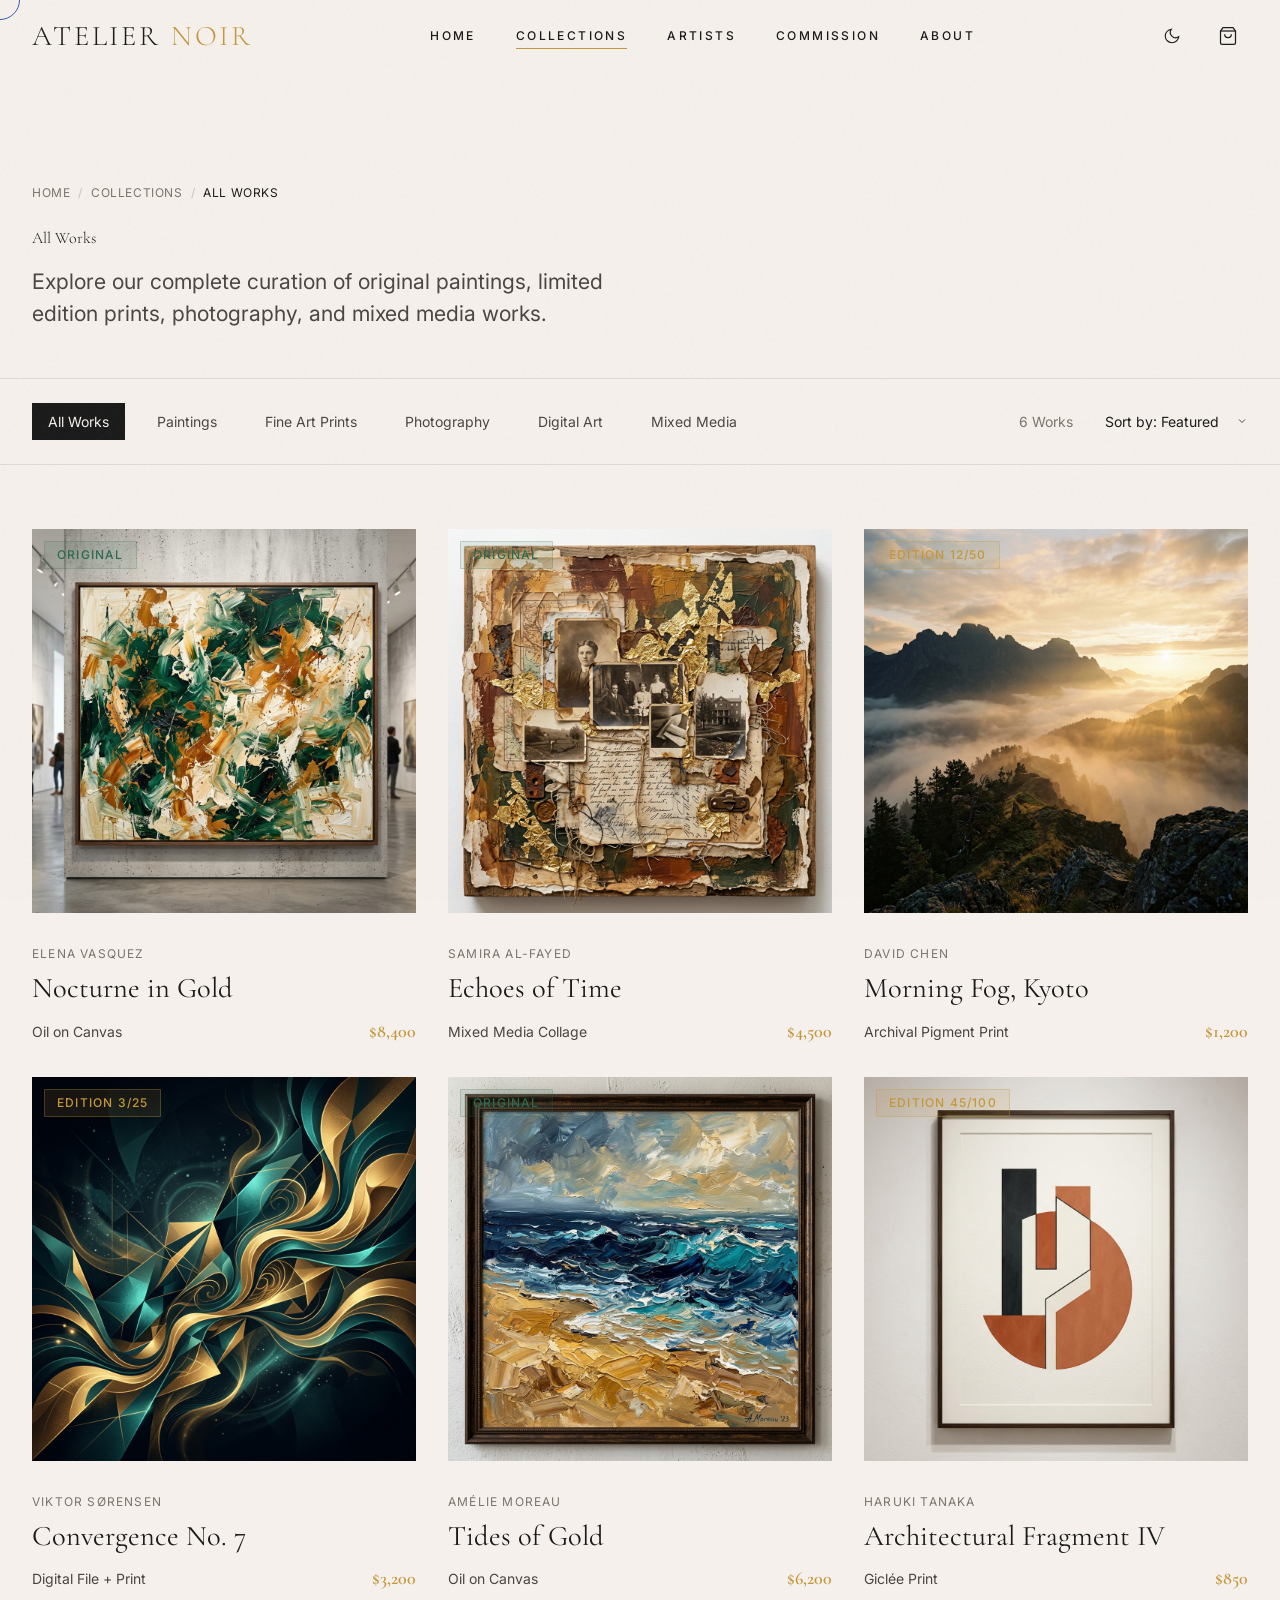
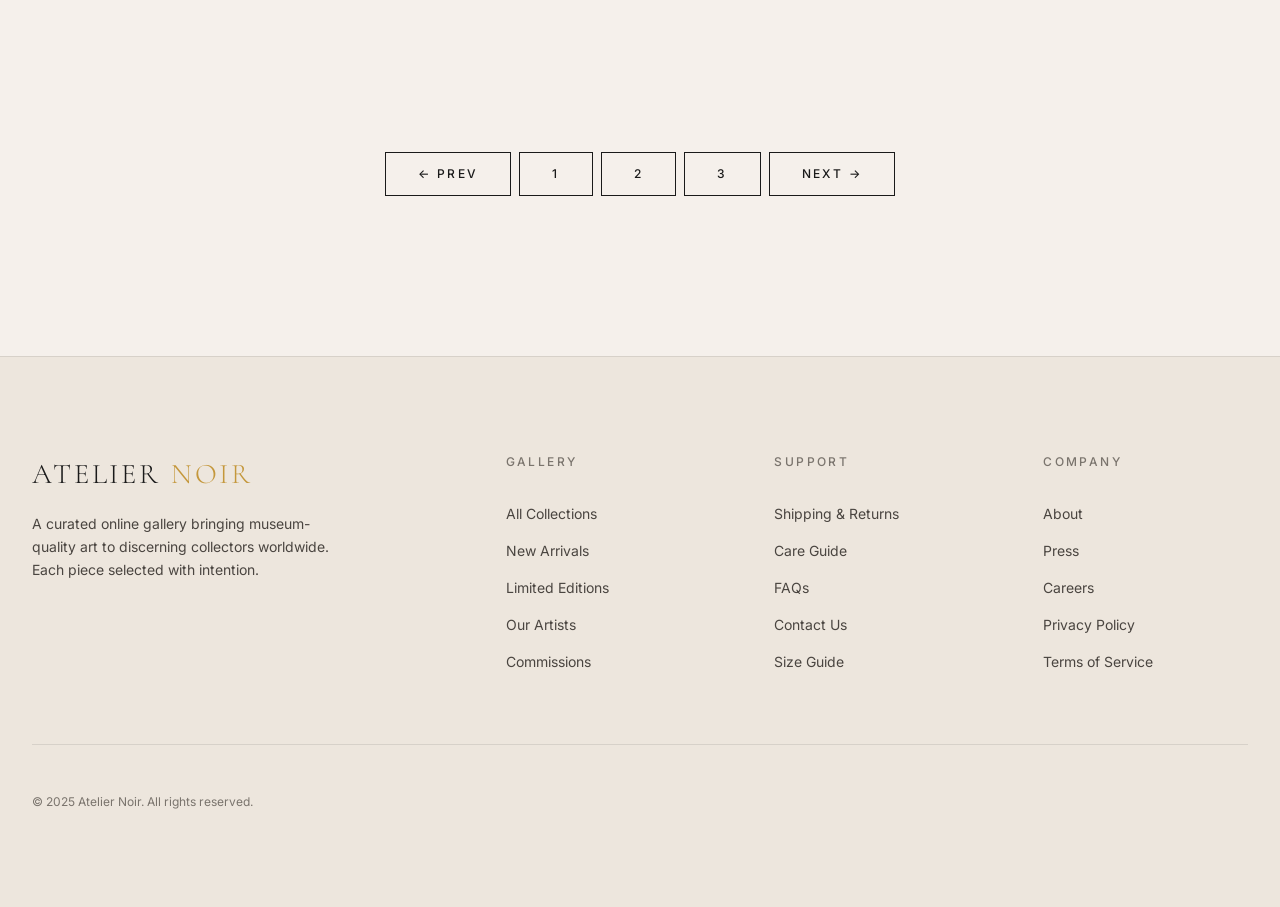
==== commit 21225c41: "Fix AR modal CSS variables and button styling" ====
--- a/collection.html
+++ b/collection.html
@@ -83,7 +83,7 @@
             <span class="breadcrumbs__sep">/</span>
             <span>Collections</span>
             <span class="breadcrumbs__sep">/</span>
-            <span style="color: var(--color-text)">All Works</span>
+            <span style="color: var(--color-text-primary)">All Works</span>
           </div>
           <h1 class="collection-header__title">All Works</h1>
           <p class="collection-header__desc">
